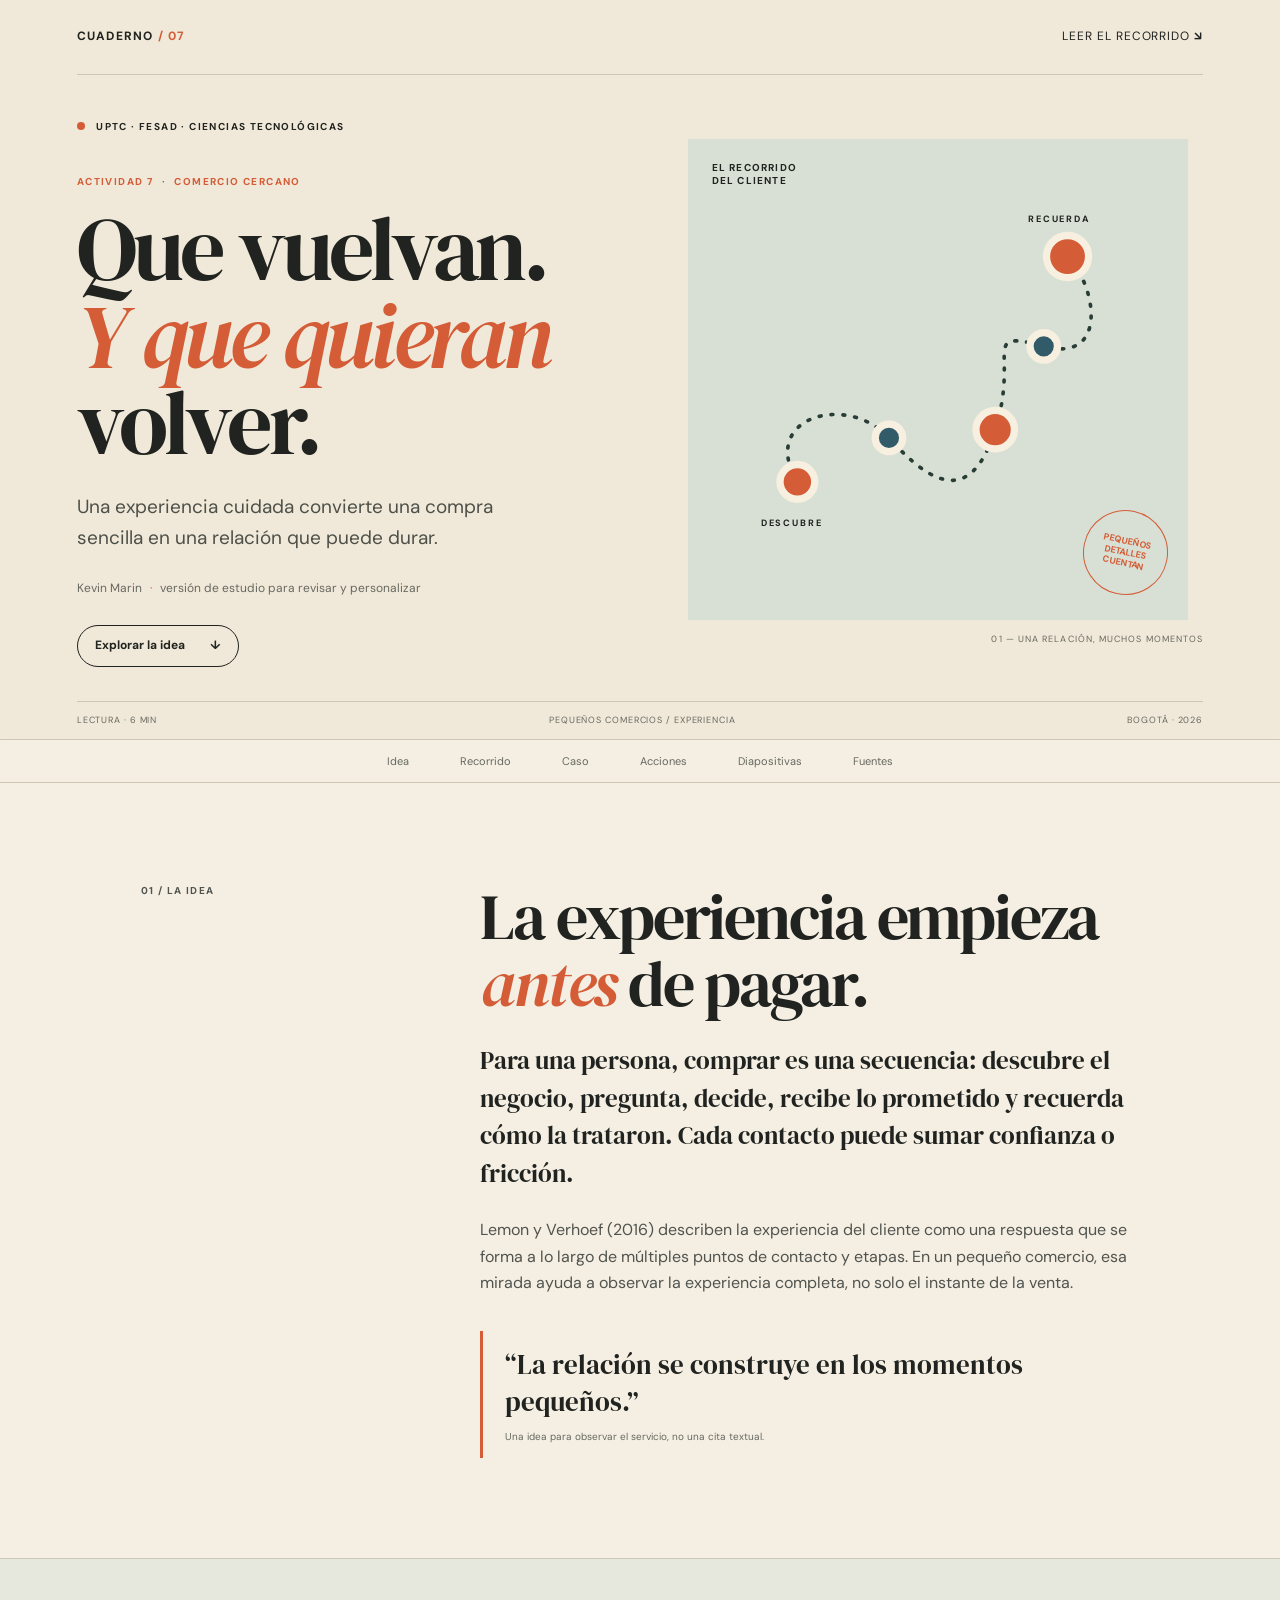
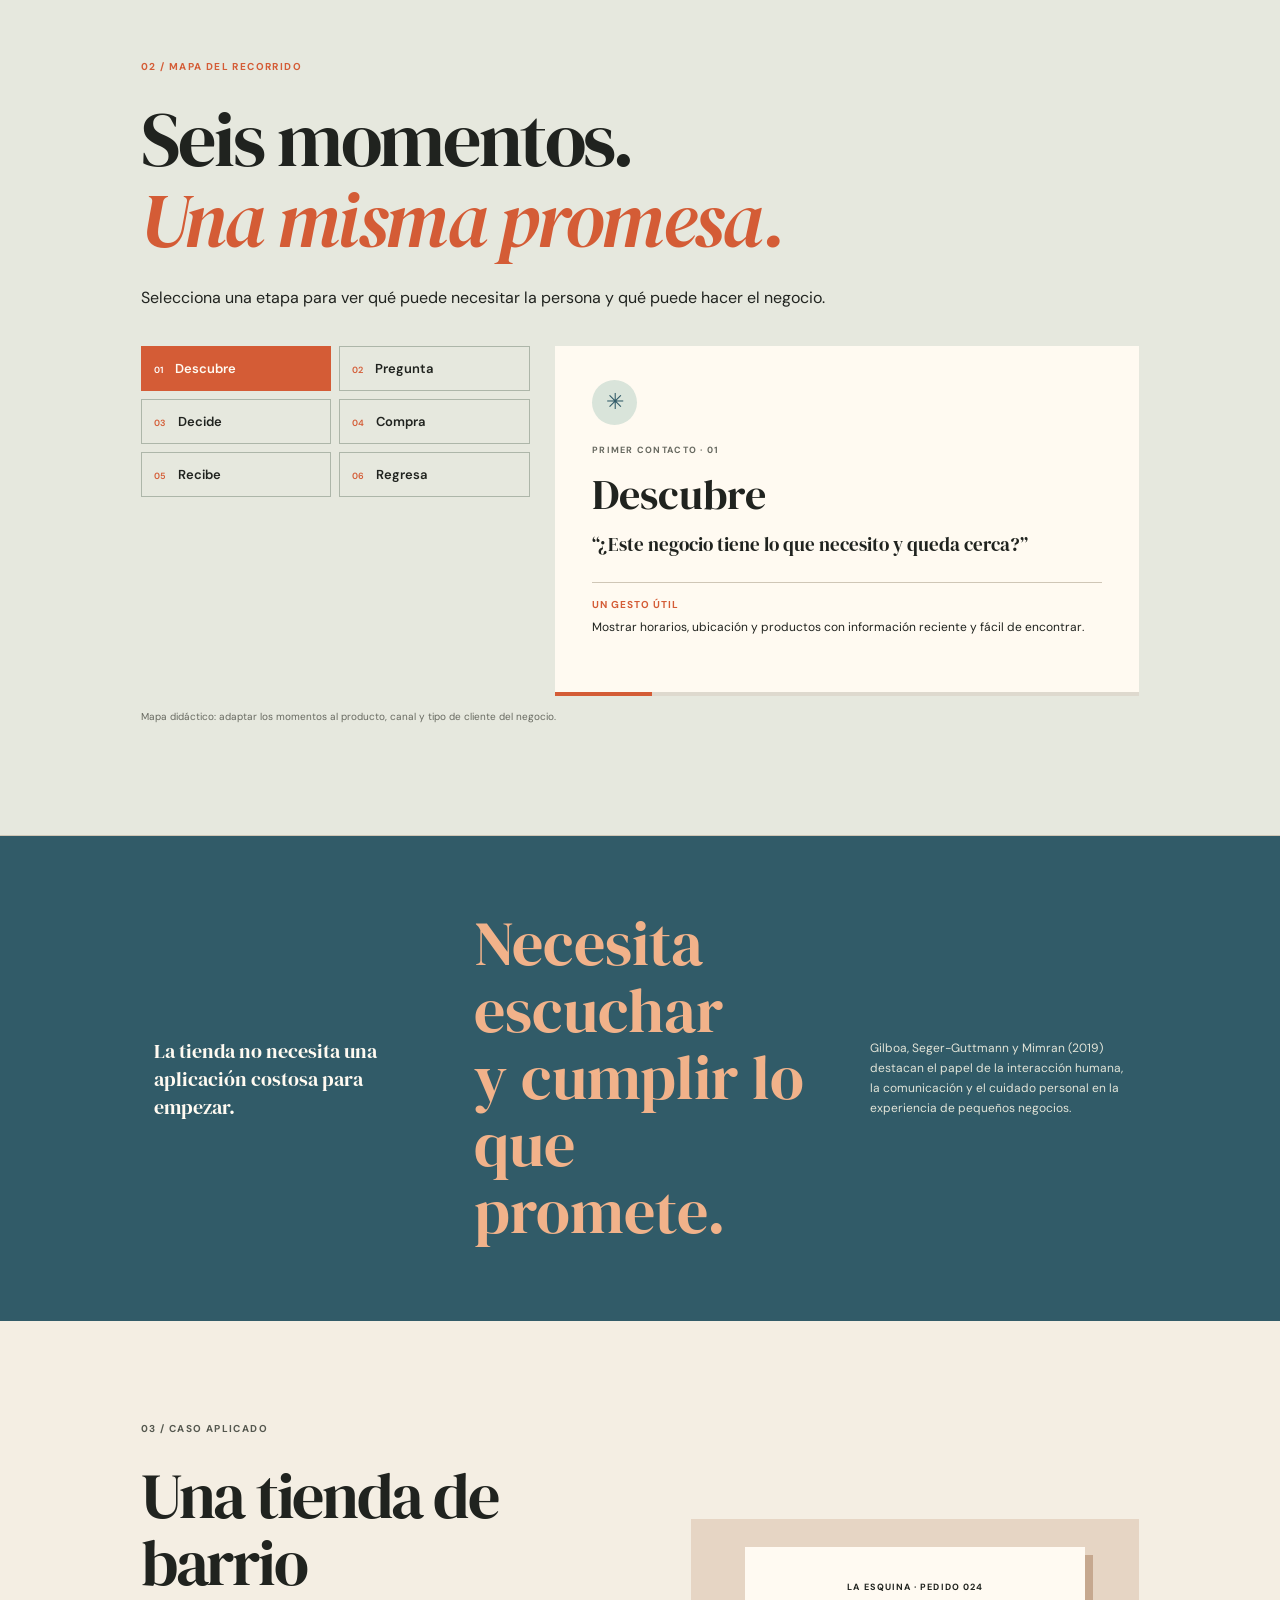
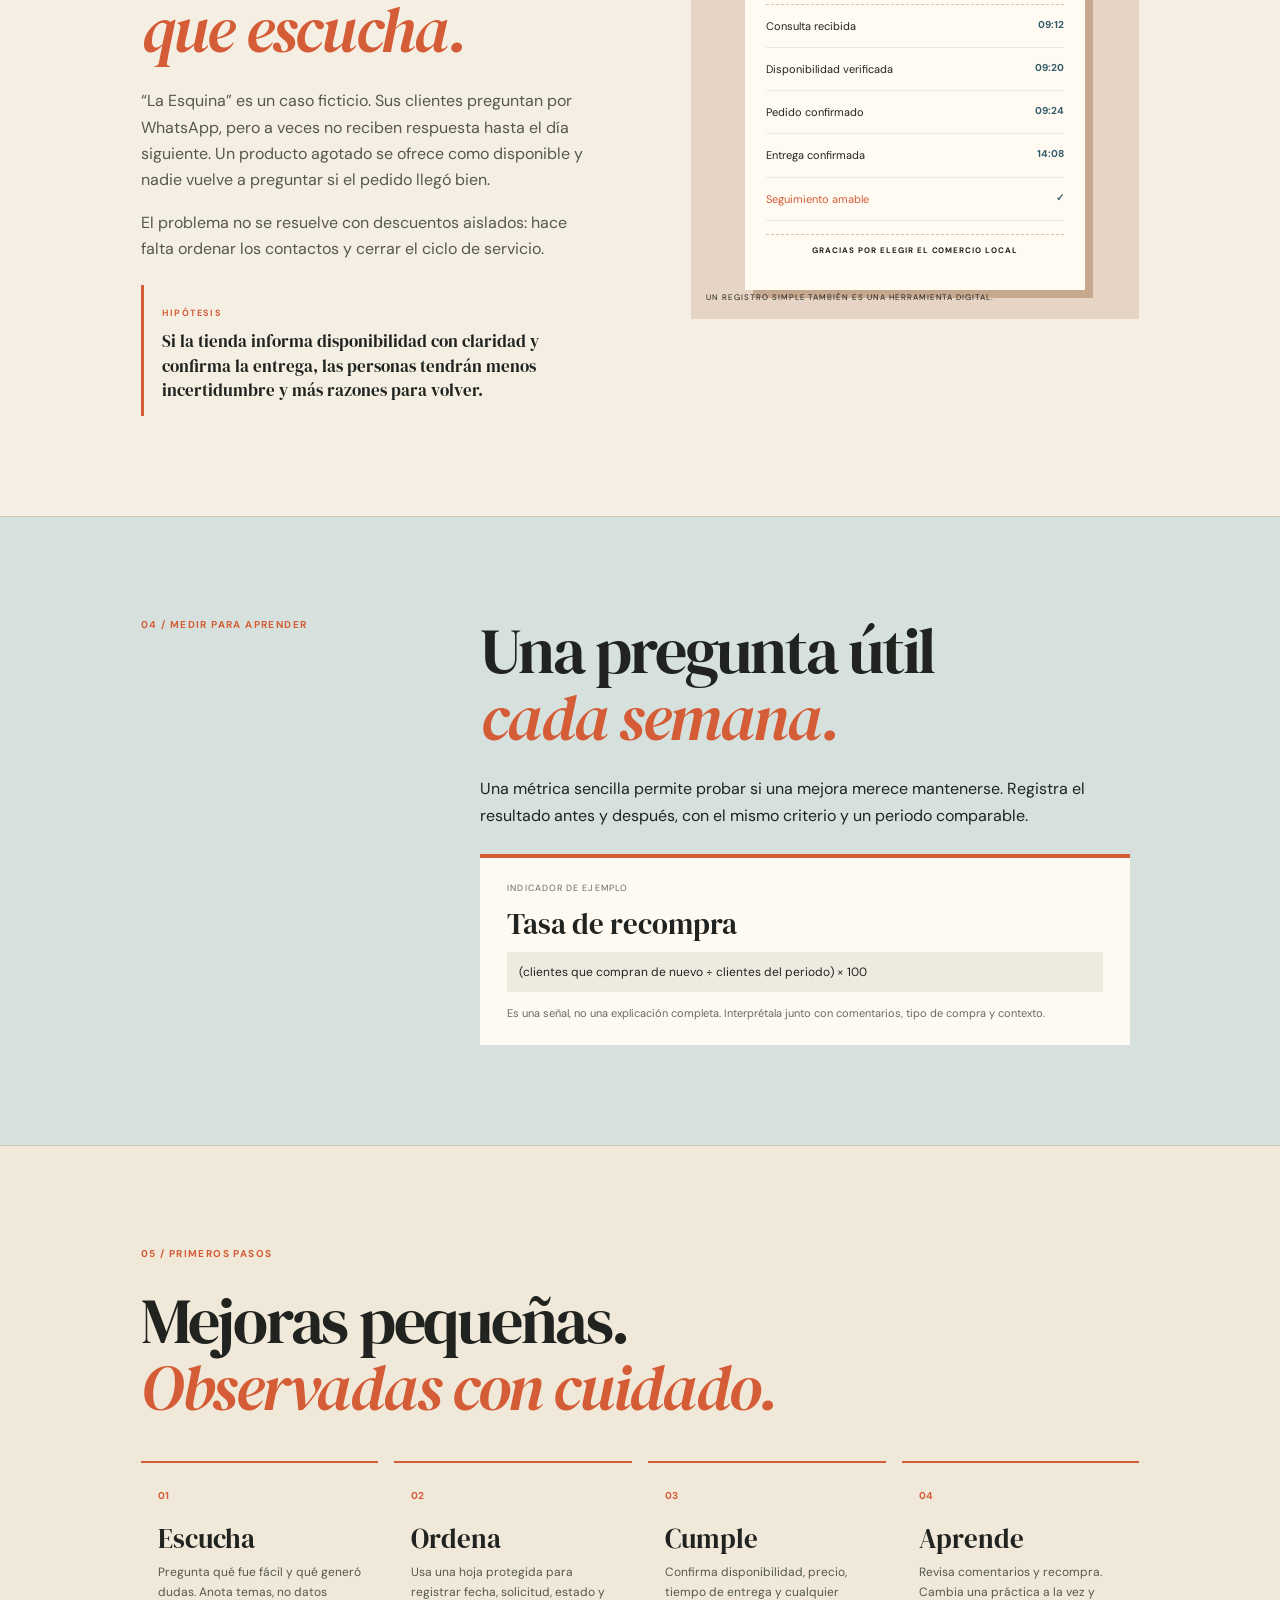
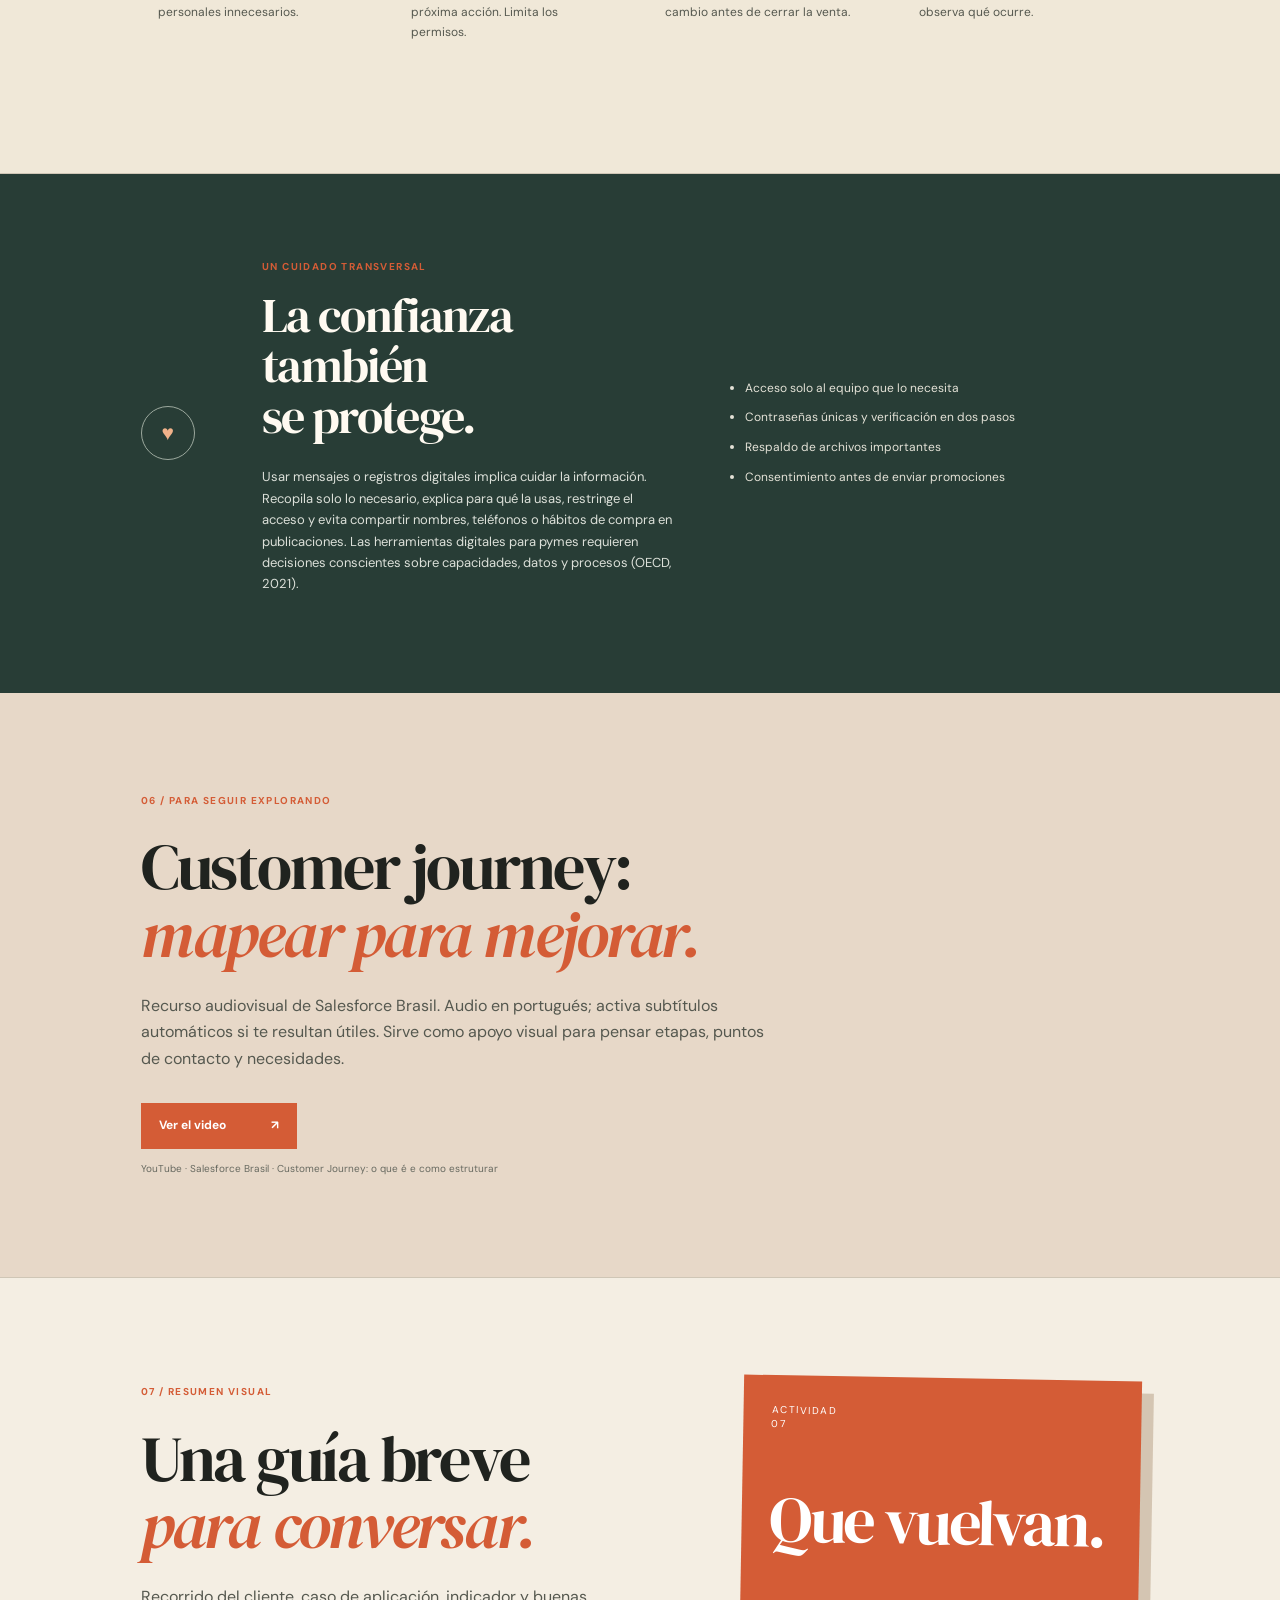
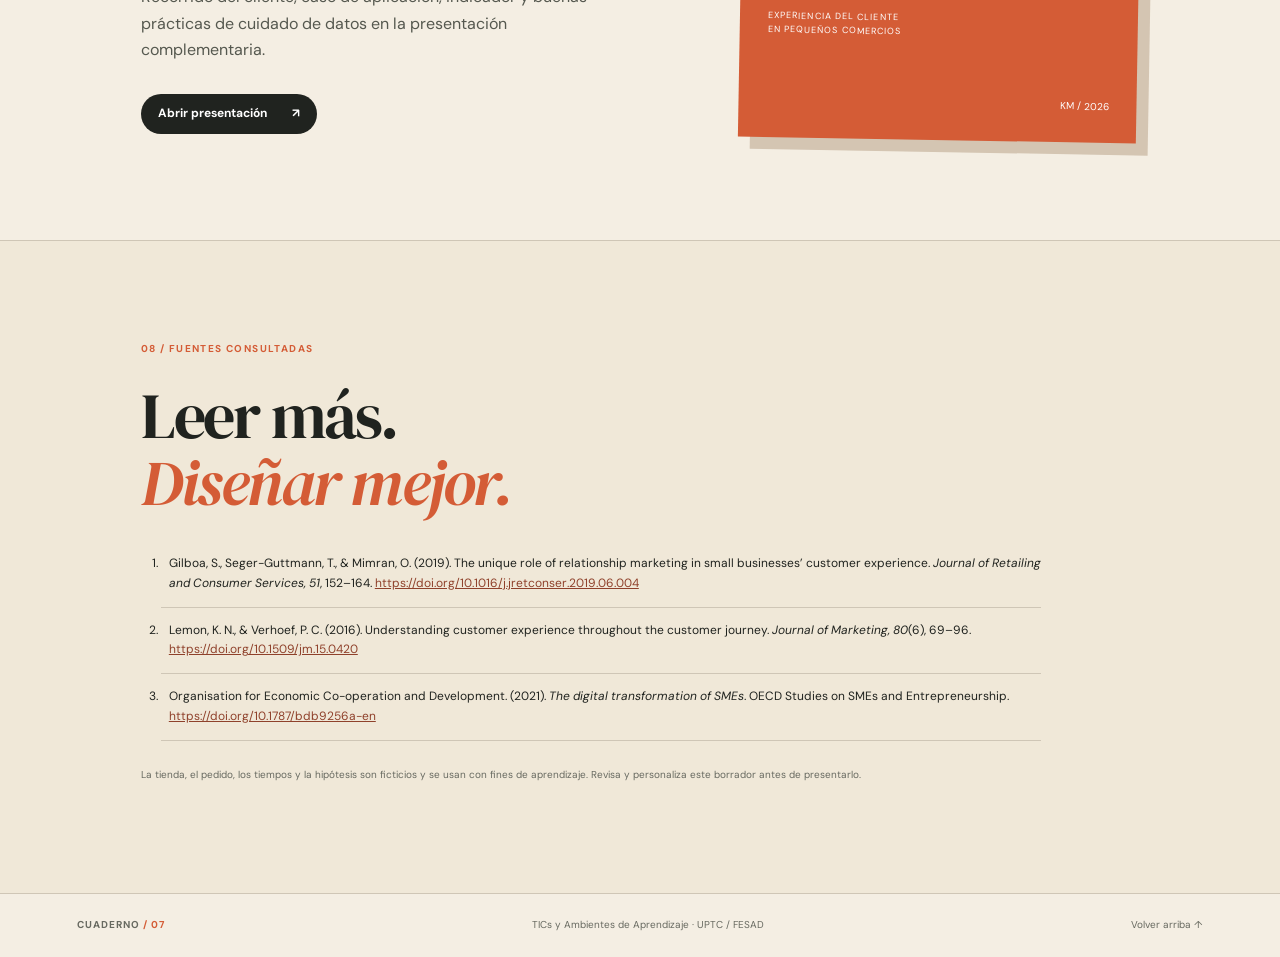
==== index.html @ 85667b94 "Create Kevin Marin customer experience activity draft" ====
<!doctype html>
<html lang="es">
<head>
  <meta charset="utf-8">
  <meta name="viewport" content="width=device-width, initial-scale=1">
  <meta name="description" content="Borrador académico sobre experiencia del cliente y fidelización en pequeños comercios.">
  <meta name="theme-color" content="#f4eee3">
  <title>Que vuelvan · Experiencia del cliente en pequeños comercios</title>
  <link rel="preconnect" href="https://fonts.googleapis.com">
  <link rel="preconnect" href="https://fonts.gstatic.com" crossorigin>
  <link href="https://fonts.googleapis.com/css2?family=DM+Sans:wght@400;500;600;700&family=DM+Serif+Display&display=swap" rel="stylesheet">
  <link rel="stylesheet" href="styles.css">
</head>
<body>
  <a class="skip" href="#contenido">Saltar al contenido</a>
  <header class="hero" id="inicio">
    <nav class="topbar"><a class="wordmark" href="#inicio">CUADERNO<span> / 07</span></a><a href="#mapa">Leer el recorrido <b>↘</b></a></nav>
    <div class="hero-grid">
      <div class="hero-copy">
        <p class="kicker"><span class="dot"></span> UPTC · FESAD · CIENCIAS TECNOLÓGICAS</p>
        <p class="issue">ACTIVIDAD 7 <span>·</span> COMERCIO CERCANO</p>
        <h1>Que vuelvan.<br><em>Y que quieran</em><br>volver.</h1>
        <p class="dek">Una experiencia cuidada convierte una compra sencilla en una relación que puede durar.</p>
        <p class="byline">Kevin Marin <span>·</span> versión de estudio para revisar y personalizar</p>
        <a class="pill" href="#introduccion">Explorar la idea <span>↓</span></a>
      </div>
      <div class="hero-art" aria-label="Ilustración conceptual de un recorrido de compra">
        <div class="art-paper"><span class="art-label">EL RECORRIDO<br>DEL CLIENTE</span><svg viewBox="0 0 460 420" role="img" aria-label="Cinco puntos de contacto conectados como un camino"><path class="path" d="M77 322 C34 251 132 224 177 274 S266 350 293 265 S275 155 346 174 S404 108 372 76"/><circle cx="77" cy="322" r="19"/><circle cx="177" cy="274" r="15"/><circle cx="293" cy="265" r="21"/><circle cx="346" cy="174" r="15"/><circle cx="372" cy="76" r="23"/><text x="37" y="370">DESCUBRE</text><text x="329" y="38">RECUERDA</text></svg><span class="stamp">PEQUEÑOS<br>DETALLES<br>CUENTAN</span></div>
        <span class="art-caption">01 — UNA RELACIÓN, MUCHOS MOMENTOS</span>
      </div>
    </div>
    <div class="hero-bottom"><span>LECTURA · 6 MIN</span><span>PEQUEÑOS COMERCIOS / EXPERIENCIA</span><span>BOGOTÁ · 2026</span></div>
  </header>
  <nav class="rail" aria-label="Navegación principal"><a href="#introduccion">Idea</a><a href="#mapa">Recorrido</a><a href="#caso">Caso</a><a href="#acciones">Acciones</a><a href="#presentacion">Diapositivas</a><a href="#fuentes">Fuentes</a></nav>
  <main id="contenido">
    <section class="opening section" id="introduccion"><p class="section-no">01 / LA IDEA</p><div><h2>La experiencia empieza <em>antes</em> de pagar.</h2><p class="large">Para una persona, comprar es una secuencia: descubre el negocio, pregunta, decide, recibe lo prometido y recuerda cómo la trataron. Cada contacto puede sumar confianza o fricción.</p><p>Lemon y Verhoef (2016) describen la experiencia del cliente como una respuesta que se forma a lo largo de múltiples puntos de contacto y etapas. En un pequeño comercio, esa mirada ayuda a observar la experiencia completa, no solo el instante de la venta.</p><div class="pullquote">“La relación se construye en los momentos pequeños.”<small>Una idea para observar el servicio, no una cita textual.</small></div></div></section>
    <section id="mapa" class="journey section"><div class="section-heading"><p class="section-no">02 / MAPA DEL RECORRIDO</p><h2>Seis momentos.<br><em>Una misma promesa.</em></h2><p>Selecciona una etapa para ver qué puede necesitar la persona y qué puede hacer el negocio.</p></div>
      <div class="journey-board"><div class="journey-tabs" role="tablist" aria-label="Etapas del recorrido del cliente">
        <button role="tab" aria-selected="true" data-stage="0"><span>01</span>Descubre</button><button role="tab" aria-selected="false" data-stage="1"><span>02</span>Pregunta</button><button role="tab" aria-selected="false" data-stage="2"><span>03</span>Decide</button><button role="tab" aria-selected="false" data-stage="3"><span>04</span>Compra</button><button role="tab" aria-selected="false" data-stage="4"><span>05</span>Recibe</button><button role="tab" aria-selected="false" data-stage="5"><span>06</span>Regresa</button>
      </div><article class="stage-card" aria-live="polite"><div class="stage-icon" id="stageIcon">✳</div><p class="tiny" id="stageLabel">PRIMER CONTACTO · 01</p><h3 id="stageTitle">Descubre</h3><p id="stageNeed">“¿Este negocio tiene lo que necesito y queda cerca?”</p><div class="stage-action"><b>Un gesto útil</b><span id="stageAction">Mostrar horarios, ubicación y productos con información reciente y fácil de encontrar.</span></div><div class="progress"><span id="progressBar"></span></div></article></div>
      <p class="caption">Mapa didáctico: adaptar los momentos al producto, canal y tipo de cliente del negocio.</p>
    </section>
    <section class="insight-band"><p>La tienda no necesita una aplicación costosa para empezar.</p><strong>Necesita escuchar<br>y cumplir lo que promete.</strong><span>Gilboa, Seger-Guttmann y Mimran (2019) destacan el papel de la interacción humana, la comunicación y el cuidado personal en la experiencia de pequeños negocios.</span></section>
    <section id="caso" class="case section"><div><p class="section-no">03 / CASO APLICADO</p><h2>Una tienda de barrio<br><em>que escucha.</em></h2><p>“La Esquina” es un caso ficticio. Sus clientes preguntan por WhatsApp, pero a veces no reciben respuesta hasta el día siguiente. Un producto agotado se ofrece como disponible y nadie vuelve a preguntar si el pedido llegó bien.</p><p>El problema no se resuelve con descuentos aislados: hace falta ordenar los contactos y cerrar el ciclo de servicio.</p><div class="case-note"><b>HIPÓTESIS</b><p>Si la tienda informa disponibilidad con claridad y confirma la entrega, las personas tendrán menos incertidumbre y más razones para volver.</p></div></div><div class="case-visual"><div class="receipt"><span class="receipt-top">LA ESQUINA · PEDIDO 024</span><div class="receipt-row"><span>Consulta recibida</span><b>09:12</b></div><div class="receipt-row"><span>Disponibilidad verificada</span><b>09:20</b></div><div class="receipt-row"><span>Pedido confirmado</span><b>09:24</b></div><div class="receipt-row"><span>Entrega confirmada</span><b>14:08</b></div><div class="receipt-row final"><span>Seguimiento amable</span><b>✓</b></div><div class="receipt-end">GRACIAS POR ELEGIR EL COMERCIO LOCAL</div></div><span class="case-caption">UN REGISTRO SIMPLE TAMBIÉN ES UNA HERRAMIENTA DIGITAL.</span></div></section>
    <section class="metric section"><p class="section-no">04 / MEDIR PARA APRENDER</p><div><h2>Una pregunta útil<br><em>cada semana.</em></h2><p>Una métrica sencilla permite probar si una mejora merece mantenerse. Registra el resultado antes y después, con el mismo criterio y un periodo comparable.</p><div class="metric-card"><span>Indicador de ejemplo</span><strong>Tasa de recompra</strong><code>(clientes que compran de nuevo ÷ clientes del periodo) × 100</code><p>Es una señal, no una explicación completa. Interprétala junto con comentarios, tipo de compra y contexto.</p></div></div></section>
    <section id="acciones" class="actions section"><p class="section-no">05 / PRIMEROS PASOS</p><h2>Mejoras pequeñas.<br><em>Observadas con cuidado.</em></h2><div class="action-grid"><article><span>01</span><h3>Escucha</h3><p>Pregunta qué fue fácil y qué generó dudas. Anota temas, no datos personales innecesarios.</p></article><article><span>02</span><h3>Ordena</h3><p>Usa una hoja protegida para registrar fecha, solicitud, estado y próxima acción. Limita los permisos.</p></article><article><span>03</span><h3>Cumple</h3><p>Confirma disponibilidad, precio, tiempo de entrega y cualquier cambio antes de cerrar la venta.</p></article><article><span>04</span><h3>Aprende</h3><p>Revisa comentarios y recompra. Cambia una práctica a la vez y observa qué ocurre.</p></article></div></section>
    <section class="privacy"><div class="privacy-mark">♥</div><div><p class="section-no">UN CUIDADO TRANSVERSAL</p><h2>La confianza también<br>se protege.</h2><p>Usar mensajes o registros digitales implica cuidar la información. Recopila solo lo necesario, explica para qué la usas, restringe el acceso y evita compartir nombres, teléfonos o hábitos de compra en publicaciones. Las herramientas digitales para pymes requieren decisiones conscientes sobre capacidades, datos y procesos (OECD, 2021).</p></div><ul><li>Acceso solo al equipo que lo necesita</li><li>Contraseñas únicas y verificación en dos pasos</li><li>Respaldo de archivos importantes</li><li>Consentimiento antes de enviar promociones</li></ul></section>
    <section class="media section"><p class="section-no">06 / PARA SEGUIR EXPLORANDO</p><h2>Customer journey:<br><em>mapear para mejorar.</em></h2><p>Recurso audiovisual de Salesforce Brasil. Audio en portugués; activa subtítulos automáticos si te resultan útiles. Sirve como apoyo visual para pensar etapas, puntos de contacto y necesidades.</p><a class="video-link" href="https://www.youtube.com/watch?v=5Dy7Oe0ECX0" target="_blank" rel="noopener">Ver el video <span>↗</span></a><div class="video-note">YouTube · Salesforce Brasil · Customer Journey: o que é e como estruturar</div></section>
    <section id="presentacion" class="deck section"><div><p class="section-no">07 / RESUMEN VISUAL</p><h2>Una guía breve<br><em>para conversar.</em></h2><p>Recorrido del cliente, caso de aplicación, indicador y buenas prácticas de cuidado de datos en la presentación complementaria.</p><a class="pill dark" href="PRESENTATION_URL" target="_blank" rel="noopener">Abrir presentación <span>↗</span></a></div><div class="deck-art"><span>ACTIVIDAD<br>07</span><strong>Que vuelvan.</strong><small>EXPERIENCIA DEL CLIENTE<br>EN PEQUEÑOS COMERCIOS</small><i>KM / 2026</i></div></section>
    <section id="fuentes" class="references section"><p class="section-no">08 / FUENTES CONSULTADAS</p><h2>Leer más.<br><em>Diseñar mejor.</em></h2><ol><li>Gilboa, S., Seger-Guttmann, T., &amp; Mimran, O. (2019). The unique role of relationship marketing in small businesses’ customer experience. <em>Journal of Retailing and Consumer Services, 51</em>, 152–164. <a href="https://doi.org/10.1016/j.jretconser.2019.06.004" target="_blank" rel="noopener">https://doi.org/10.1016/j.jretconser.2019.06.004</a></li><li>Lemon, K. N., &amp; Verhoef, P. C. (2016). Understanding customer experience throughout the customer journey. <em>Journal of Marketing, 80</em>(6), 69–96. <a href="https://doi.org/10.1509/jm.15.0420" target="_blank" rel="noopener">https://doi.org/10.1509/jm.15.0420</a></li><li>Organisation for Economic Co-operation and Development. (2021). <em>The digital transformation of SMEs</em>. OECD Studies on SMEs and Entrepreneurship. <a href="https://doi.org/10.1787/bdb9256a-en" target="_blank" rel="noopener">https://doi.org/10.1787/bdb9256a-en</a></li></ol><p class="fiction">La tienda, el pedido, los tiempos y la hipótesis son ficticios y se usan con fines de aprendizaje. Revisa y personaliza este borrador antes de presentarlo.</p></section>
  </main>
  <footer><a class="wordmark" href="#inicio">CUADERNO<span> / 07</span></a><span>TICs y Ambientes de Aprendizaje · UPTC / FESAD</span><a href="#inicio">Volver arriba ↑</a></footer>
  <script src="script.js"></script>
</body>
</html>
---- styles.css ----
:root{--paper:#f4eee3;--ink:#20231f;--muted:#676960;--orange:#d45c36;--blue:#315b68;--line:#cfc6b6;--white:#fffaf1;--serif:"DM Serif Display",Georgia,serif;--sans:"DM Sans",Arial,sans-serif}*{box-sizing:border-box}html{scroll-behavior:smooth}body{margin:0;background:var(--paper);color:var(--ink);font-family:var(--sans);line-height:1.65}.skip{position:absolute;top:-50px;left:12px;background:var(--ink);color:white;padding:8px;z-index:10}.skip:focus{top:12px}a{color:inherit}.hero{padding:0 clamp(20px,6vw,92px);background:#f0e8d8;border-bottom:1px solid var(--line)}.topbar{height:75px;display:flex;justify-content:space-between;align-items:center;border-bottom:1px solid var(--line);font-size:12px;letter-spacing:.08em;text-transform:uppercase}.topbar a{text-decoration:none}.wordmark{font-weight:700;letter-spacing:.1em}.wordmark span{color:var(--orange)}.hero-grid{display:grid;grid-template-columns:1fr 1fr;gap:5vw;align-items:center;max-width:1300px;margin:auto;padding:44px 0 34px}.kicker,.issue,.section-no,.tiny{font-size:10px;letter-spacing:.14em;font-weight:700}.dot{display:inline-block;width:8px;height:8px;background:var(--orange);border-radius:50%;margin-right:8px}.issue{margin-top:38px;color:var(--orange)}.issue span{color:var(--muted);padding:0 5px}h1,h2,h3,p{margin-top:0}h1{font:clamp(55px,7vw,104px)/.97 var(--serif);letter-spacing:-.045em;margin:16px 0 24px}h1 em,h2 em{font-weight:400;color:var(--orange)}.dek{font-size:19px;max-width:430px;color:#4d5049}.byline{font-size:12px;color:var(--muted);margin:26px 0}.byline span{color:var(--orange);padding:0 5px}.pill{display:inline-flex;gap:25px;align-items:center;border:1px solid var(--ink);border-radius:30px;padding:10px 17px;text-decoration:none;font-size:12px;font-weight:700}.pill:hover{background:var(--ink);color:var(--white)}.hero-art{padding:20px 0}.art-paper{position:relative;background:#d8e0d5;max-width:500px;margin:auto;aspect-ratio:1.04;display:grid;place-items:center;overflow:hidden}.art-paper svg{width:85%;height:80%;overflow:visible}.art-paper circle{fill:var(--orange);stroke:#f7efdf;stroke-width:8}.art-paper circle:nth-of-type(2n){fill:var(--blue)}.path{fill:none;stroke:#283d36;stroke-width:4;stroke-dasharray:2 11;stroke-linecap:round}.art-paper text{font:700 10px var(--sans);letter-spacing:2px;fill:var(--ink)}.art-label{position:absolute;top:22px;left:24px;font-size:10px;line-height:1.3;font-weight:700;letter-spacing:.12em}.stamp{position:absolute;right:20px;bottom:25px;border:1px solid var(--orange);color:var(--orange);border-radius:50%;width:85px;height:85px;display:grid;place-content:center;text-align:center;font-weight:700;font-size:9px;line-height:1.2;transform:rotate(12deg)}.art-caption{display:block;text-align:right;margin-top:12px;font-size:9px;letter-spacing:.12em;color:var(--muted)}.hero-bottom{max-width:1300px;margin:auto;border-top:1px solid var(--line);padding:11px 0;display:flex;justify-content:space-between;font-size:9px;letter-spacing:.1em;color:var(--muted)}.rail{position:sticky;top:0;z-index:5;background:rgba(244,238,227,.95);backdrop-filter:blur(10px);border-bottom:1px solid var(--line);display:flex;justify-content:center;gap:clamp(15px,4vw,52px);padding:12px;overflow:auto}.rail a{text-decoration:none;font-size:11px;color:var(--muted);white-space:nowrap}.rail a:hover{color:var(--orange)}.section{padding:100px clamp(22px,11vw,170px);border-bottom:1px solid var(--line)}.section-no{color:var(--orange);margin-bottom:24px}.opening{display:grid;grid-template-columns:.55fr 1.45fr;gap:7vw}.opening h2,.section h2,.privacy h2{font:clamp(39px,5vw,64px)/1.05 var(--serif);letter-spacing:-.035em;margin-bottom:25px}.large{font:25px/1.5 var(--serif);max-width:800px}.opening p:not(.large){max-width:740px;color:#51544e}.pullquote{border-left:3px solid var(--orange);padding:15px 22px;margin-top:35px;font:27px var(--serif);max-width:640px}.pullquote small{display:block;margin-top:10px;font:10px var(--sans);color:var(--muted)}.journey{background:#e6e8de}.section-heading{max-width:700px}.section-heading h2{font-size:clamp(44px,6vw,76px)}.journey-board{display:grid;grid-template-columns:.8fr 1.2fr;gap:25px;margin-top:35px}.journey-tabs{display:grid;grid-template-columns:1fr 1fr;gap:8px;align-content:start}.journey-tabs button{border:1px solid #adb6a9;background:transparent;text-align:left;padding:13px 12px;cursor:pointer;font:600 13px var(--sans);color:var(--ink)}.journey-tabs button span{display:inline-block;color:var(--orange);font-size:9px;margin-right:12px}.journey-tabs button[aria-selected="true"]{background:var(--orange);border-color:var(--orange);color:#fffaf1}.journey-tabs button[aria-selected="true"] span{color:#fff}.stage-card{background:var(--white);padding:34px 37px;min-height:350px;position:relative}.stage-icon{width:45px;height:45px;border-radius:50%;background:#d9e4da;color:var(--blue);display:grid;place-items:center;font-size:22px;margin-bottom:18px}.tiny{font-size:9px;color:var(--muted);margin-bottom:7px}.stage-card h3{font:42px var(--serif);margin-bottom:8px}.stage-card>p:not(.tiny){font:19px var(--serif);max-width:440px}.stage-action{border-top:1px solid var(--line);padding-top:14px;margin-top:25px;display:grid;gap:5px;font-size:12px}.stage-action b{color:var(--orange);font-size:10px;text-transform:uppercase;letter-spacing:.1em}.progress{position:absolute;bottom:0;left:0;width:100%;height:4px;background:#ded9ce}.progress span{display:block;width:16.66%;height:100%;background:var(--orange);transition:width .3s}.caption{font-size:10px;color:var(--muted);margin-top:13px}.insight-band{padding:75px 12vw;background:var(--blue);color:var(--white);display:grid;grid-template-columns:.85fr 1.1fr .85fr;align-items:center;gap:5vw}.insight-band p{font:20px var(--serif);margin:0}.insight-band strong{font:clamp(36px,5vw,62px)/1.08 var(--serif);color:#f1b28a}.insight-band span{font-size:12px;color:#e2e4d8}.case{display:grid;grid-template-columns:1fr 1fr;gap:8vw;align-items:center}.case h2{font-size:clamp(42px,5vw,68px)}.case p{color:#55584f}.case-note{border-left:3px solid var(--orange);padding:13px 18px;margin-top:22px}.case-note b{font-size:9px;letter-spacing:.15em;color:var(--orange)}.case-note p{margin:5px 0 0;font:17px/1.45 var(--serif);color:var(--ink)}.case-visual{background:#e6d5c4;min-height:400px;display:grid;place-items:center;position:relative}.receipt{background:#fffaf2;width:min(80%,340px);padding:24px 21px;box-shadow:8px 8px 0 #c6a88f;font-size:11px}.receipt-top,.receipt-end{display:block;text-align:center;font-size:9px;letter-spacing:.12em;font-weight:700;padding:9px;border-bottom:1px dashed var(--line)}.receipt-end{border:0;border-top:1px dashed var(--line);font-size:8px;margin-top:13px}.receipt-row{display:flex;justify-content:space-between;padding:12px 0;border-bottom:1px solid #eee8de}.receipt-row b{font-size:10px;color:var(--blue)}.receipt-row.final{color:var(--orange)}.case-caption{position:absolute;bottom:14px;left:15px;font-size:8px;letter-spacing:.12em}.metric{display:grid;grid-template-columns:.55fr 1.45fr;gap:7vw;background:#d6e0dc}.metric-card{background:var(--white);padding:23px 27px;margin-top:25px;max-width:650px;border-top:4px solid var(--orange)}.metric-card>span{display:block;font-size:9px;letter-spacing:.12em;text-transform:uppercase;color:var(--muted)}.metric-card strong{display:block;font:29px var(--serif);margin:8px 0}.metric-card code{display:block;background:#efeadf;padding:12px;font:12px var(--sans);overflow-wrap:anywhere}.metric-card p{font-size:11px;margin:12px 0 0;color:var(--muted)}.actions{background:#f0e8d8}.actions h2{max-width:700px}.action-grid{display:grid;grid-template-columns:repeat(4,1fr);gap:16px;margin-top:40px}.action-grid article{padding:18px 17px;border-top:2px solid var(--orange)}.action-grid article>span{font-size:10px;color:var(--orange);font-weight:700}.action-grid h3{font:27px var(--serif);margin:13px 0 6px}.action-grid p{font-size:12px;color:#55584f}.privacy{background:#283d36;color:var(--white);padding:85px clamp(22px,11vw,170px);display:grid;grid-template-columns:70px 1fr 1fr;gap:4vw;align-items:center}.privacy-mark{width:54px;height:54px;border:1px solid #9ca99e;border-radius:50%;display:grid;place-items:center;color:#f1b28a;font-size:21px}.privacy h2{font-size:48px}.privacy p:not(.section-no){max-width:600px;font-size:13px;color:#dce0d9}.privacy ul{padding-left:19px;font-size:12px;color:#e4e2d7}.privacy li{margin:10px 0}.privacy .section-no{margin-bottom:15px}.media{background:#e7d8c8}.media h2{font-size:clamp(42px,5vw,68px)}.media>p:not(.section-no){max-width:640px;color:#55584f}.video-link{display:inline-flex;gap:45px;text-decoration:none;background:var(--orange);color:white;padding:13px 18px;font-size:12px;font-weight:700;margin-top:15px}.video-note{font-size:10px;color:var(--muted);margin-top:12px}.deck{display:grid;grid-template-columns:1fr .8fr;gap:8vw;align-items:center}.deck p:not(.section-no){max-width:480px;color:#55584f}.pill.dark{background:var(--ink);color:white;border:0;margin-top:15px}.deck-art{aspect-ratio:1.1;background:var(--orange);color:white;padding:28px;display:flex;flex-direction:column;justify-content:space-between;transform:rotate(1deg);box-shadow:12px 12px 0 #d4c5b2}.deck-art>span{font-size:10px;letter-spacing:.15em;line-height:1.4}.deck-art strong{font:clamp(42px,5vw,68px)/1 var(--serif);letter-spacing:-.04em}.deck-art small{font-size:9px;letter-spacing:.12em;line-height:1.6}.deck-art i{font-size:10px;font-style:normal;align-self:flex-end}.references{background:#f0e8d8}.references h2{font-size:clamp(43px,5vw,66px)}.references ol{padding-left:20px;max-width:900px}.references li{padding:13px 0 13px 8px;border-bottom:1px solid var(--line);font-size:12px;overflow-wrap:anywhere}.references li a{color:#8f412b}.fiction{font-size:10px;color:var(--muted);margin-top:26px}footer{padding:23px clamp(22px,6vw,92px);display:flex;justify-content:space-between;align-items:center;font-size:10px;color:var(--muted)}footer a{text-decoration:none} @media(max-width:800px){.hero-grid,.opening,.case,.metric,.deck{grid-template-columns:1fr}.hero-art{padding:0 0 15px}.hero-grid{gap:0}.issue{margin-top:25px}.section{padding:70px 24px}.opening{gap:15px}.journey-board{grid-template-columns:1fr}.insight-band{grid-template-columns:1fr;padding:55px 28px;gap:18px}.action-grid{grid-template-columns:1fr 1fr}.privacy{grid-template-columns:48px 1fr;padding:65px 25px}.privacy ul{grid-column:2}.deck-art{max-width:430px;width:100%;margin:auto}.hero-bottom span:nth-child(2){display:none}}@media(max-width:480px){.rail{justify-content:flex-start}.hero{padding:0 20px}.hero-bottom{font-size:8px}.hero-bottom span:last-child{display:none}.journey-tabs button{font-size:11px;padding:11px 8px}.stage-card{padding:25px 22px;min-height:360px}.action-grid{grid-template-columns:1fr}.privacy{grid-template-columns:1fr}.privacy ul{grid-column:1}.privacy-mark{margin-bottom:5px}footer{flex-wrap:wrap;gap:15px}}
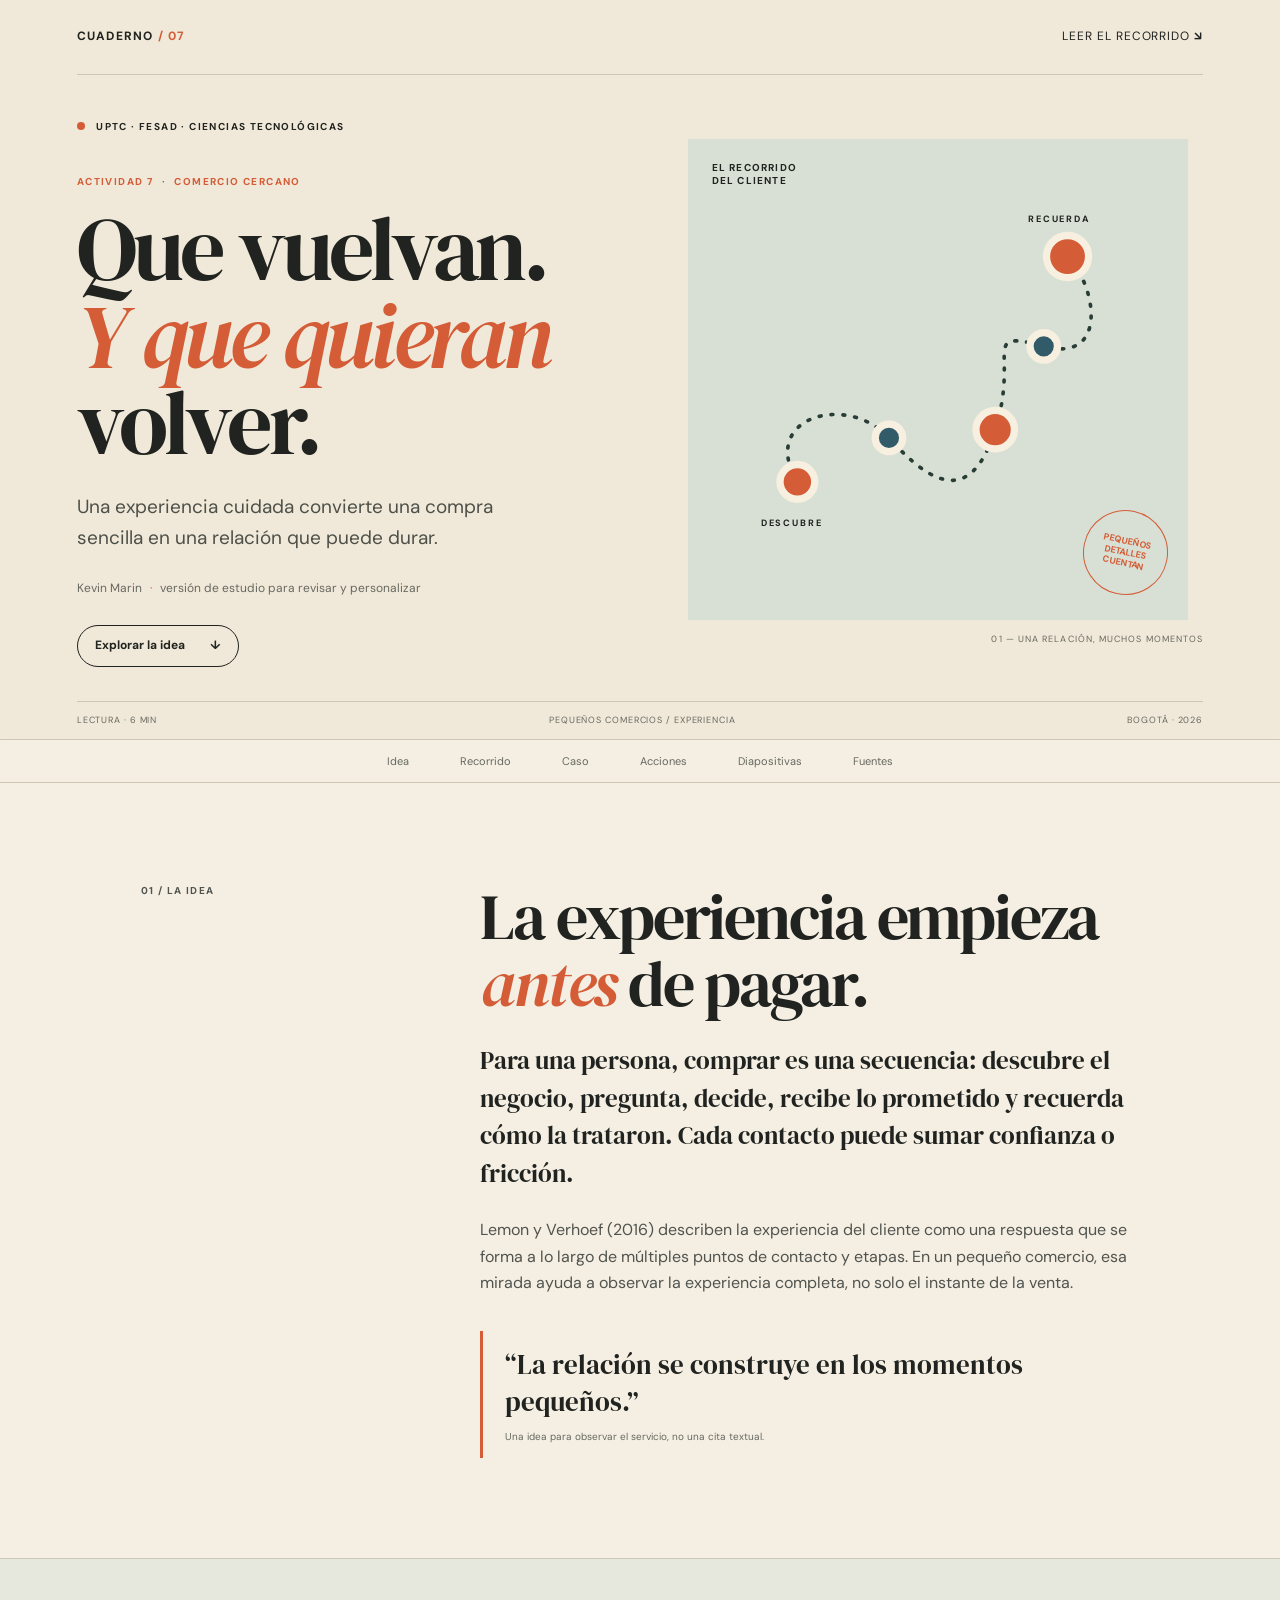
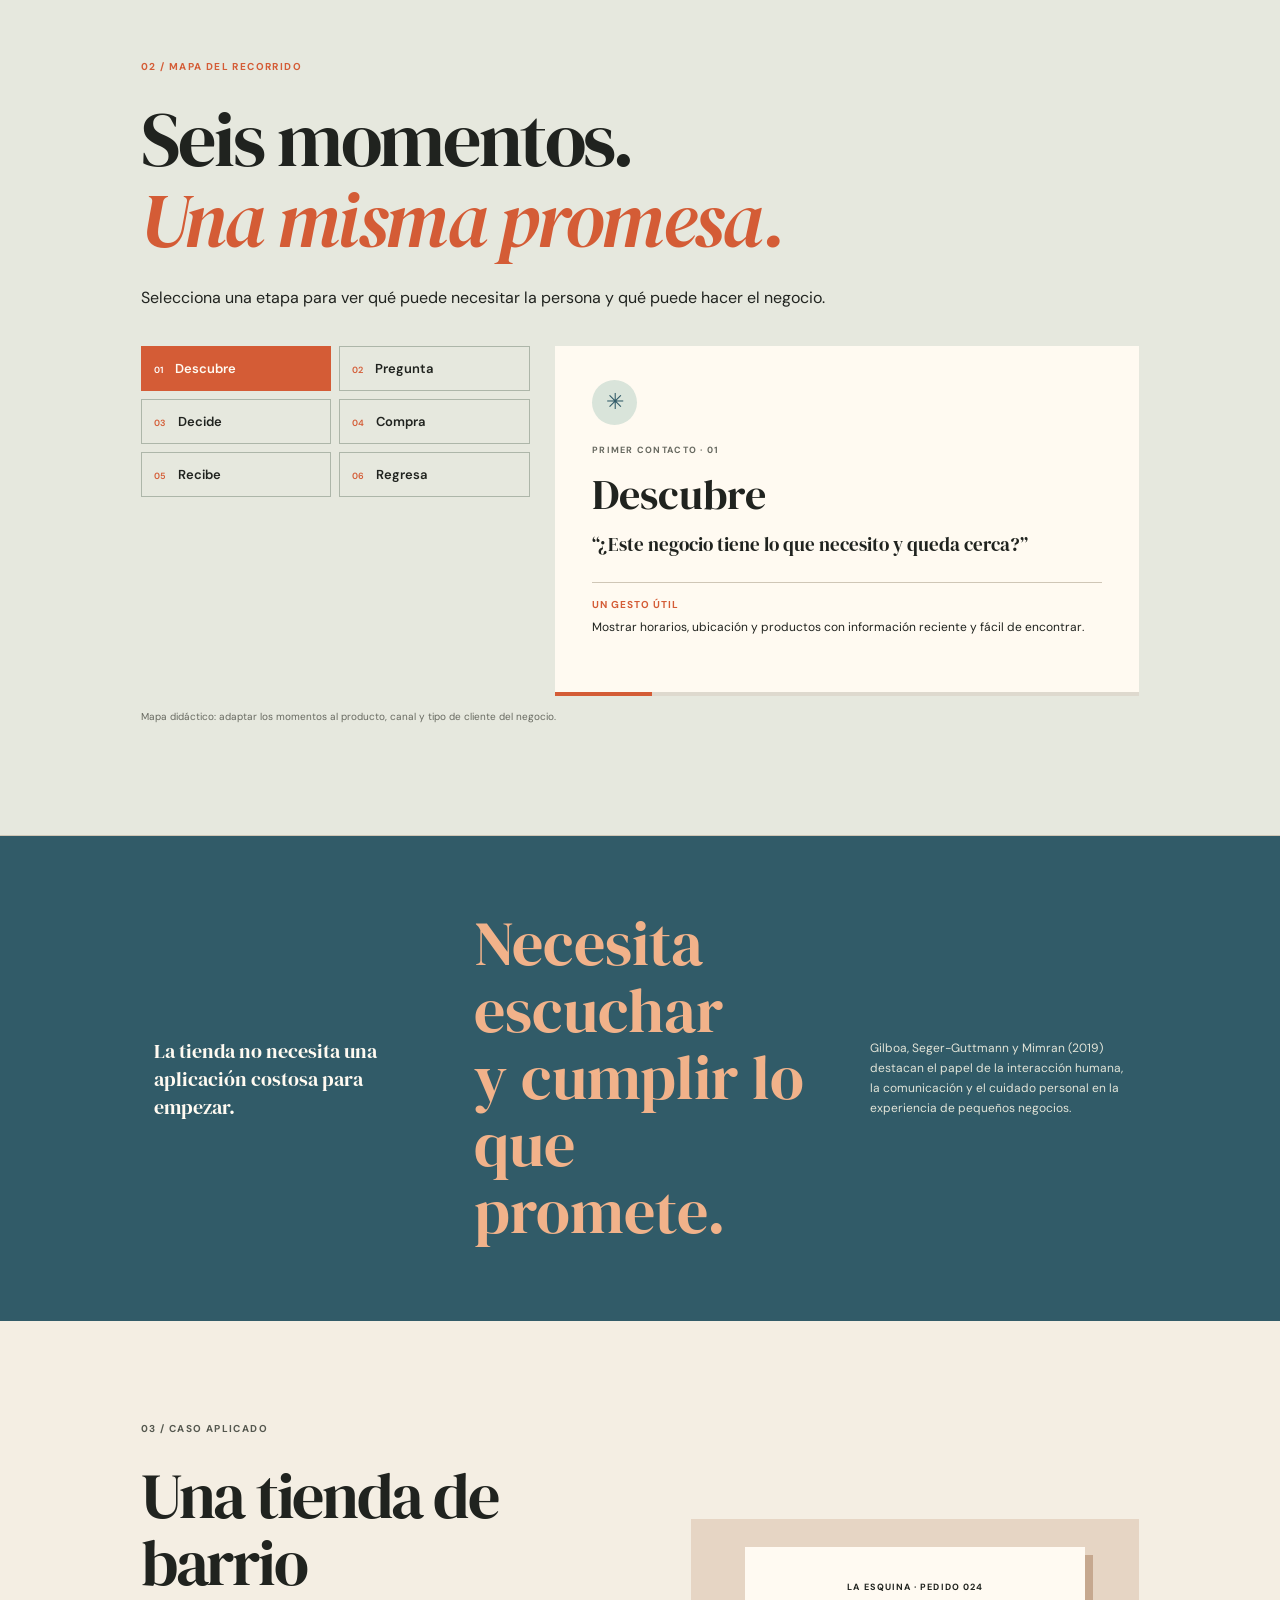
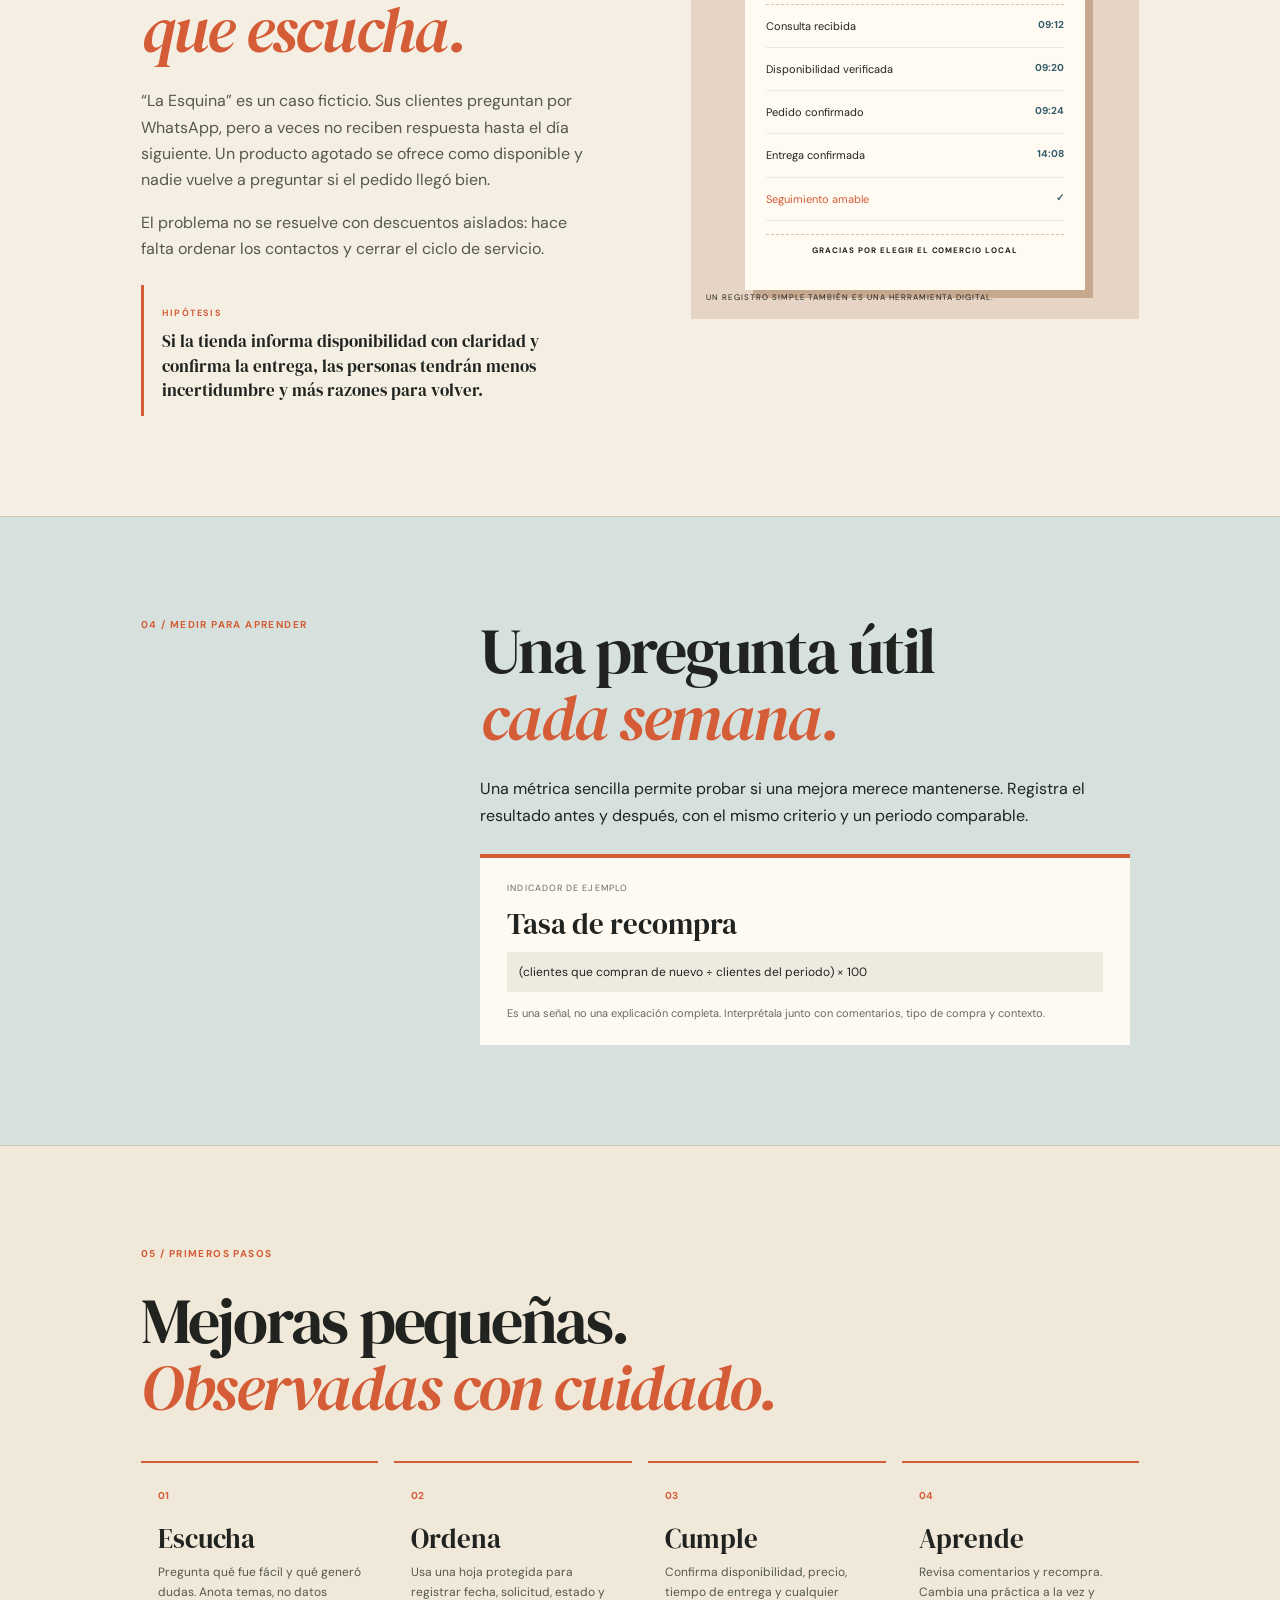
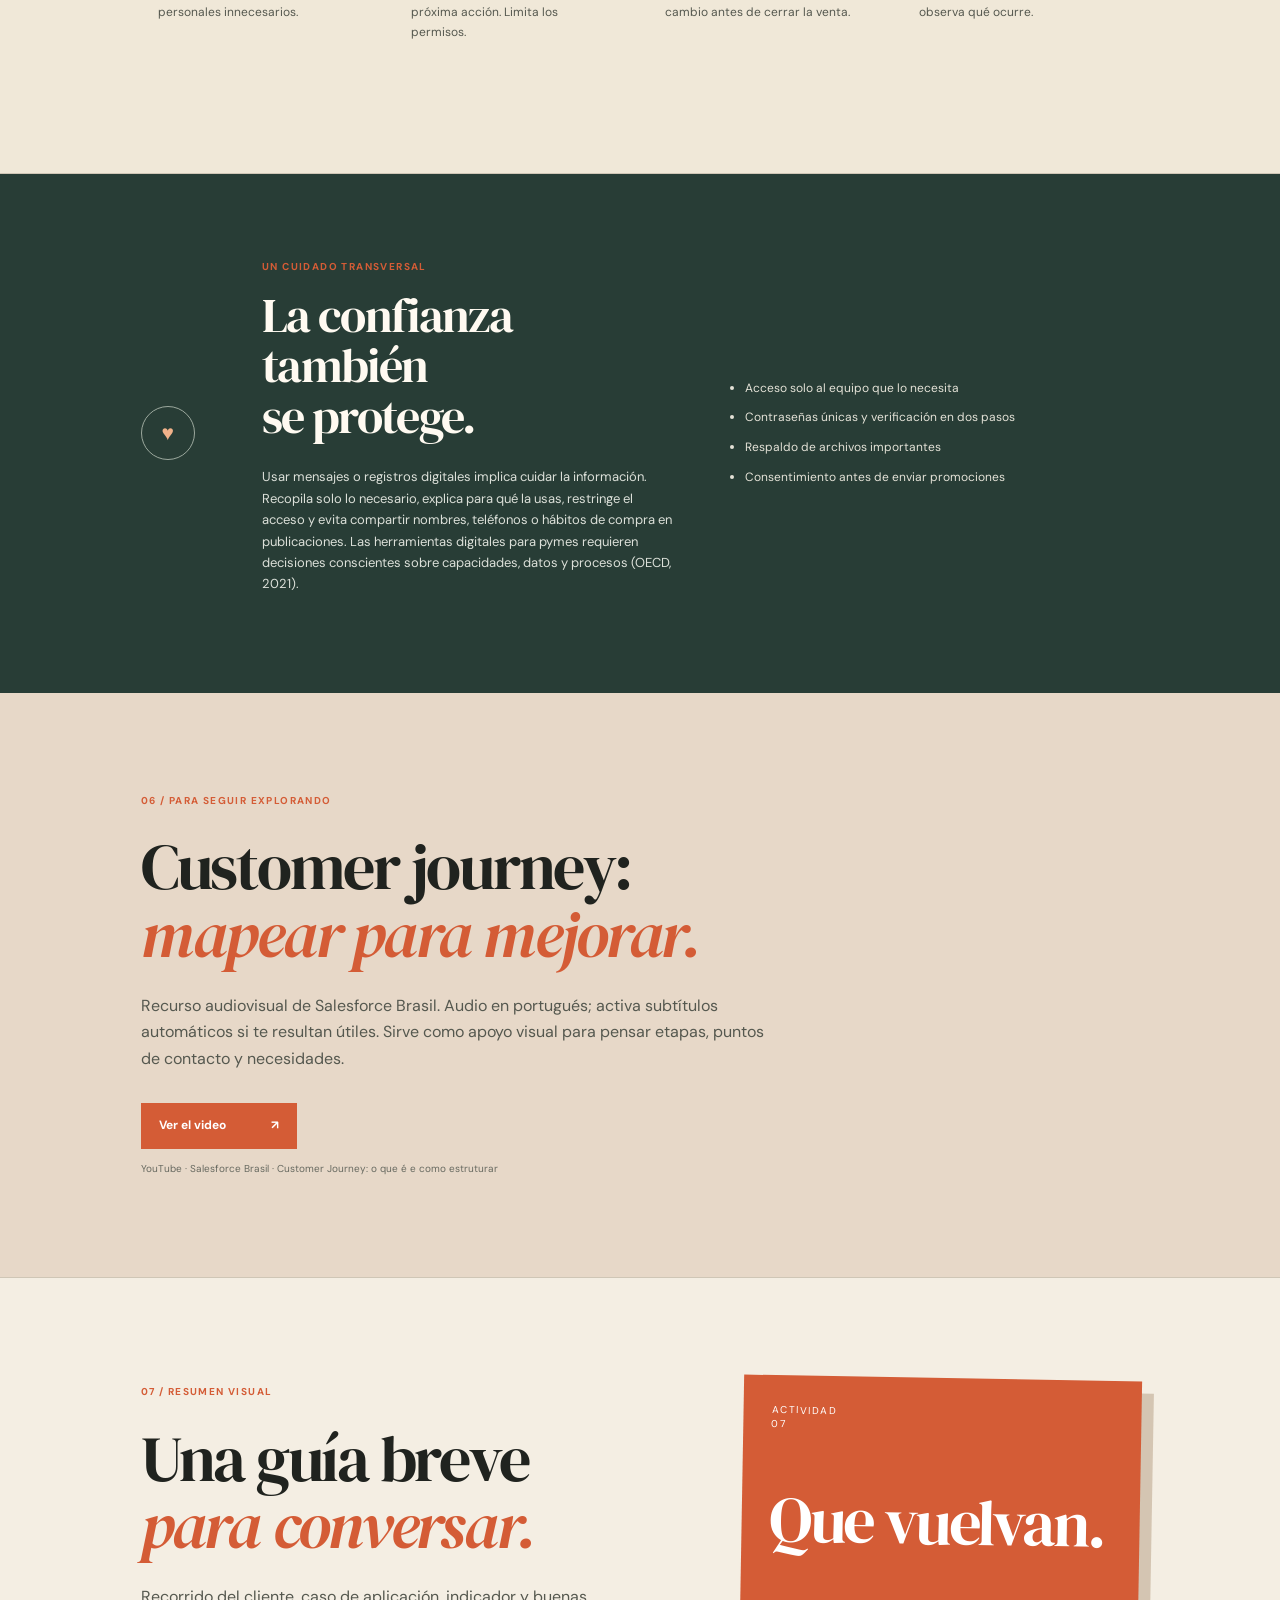
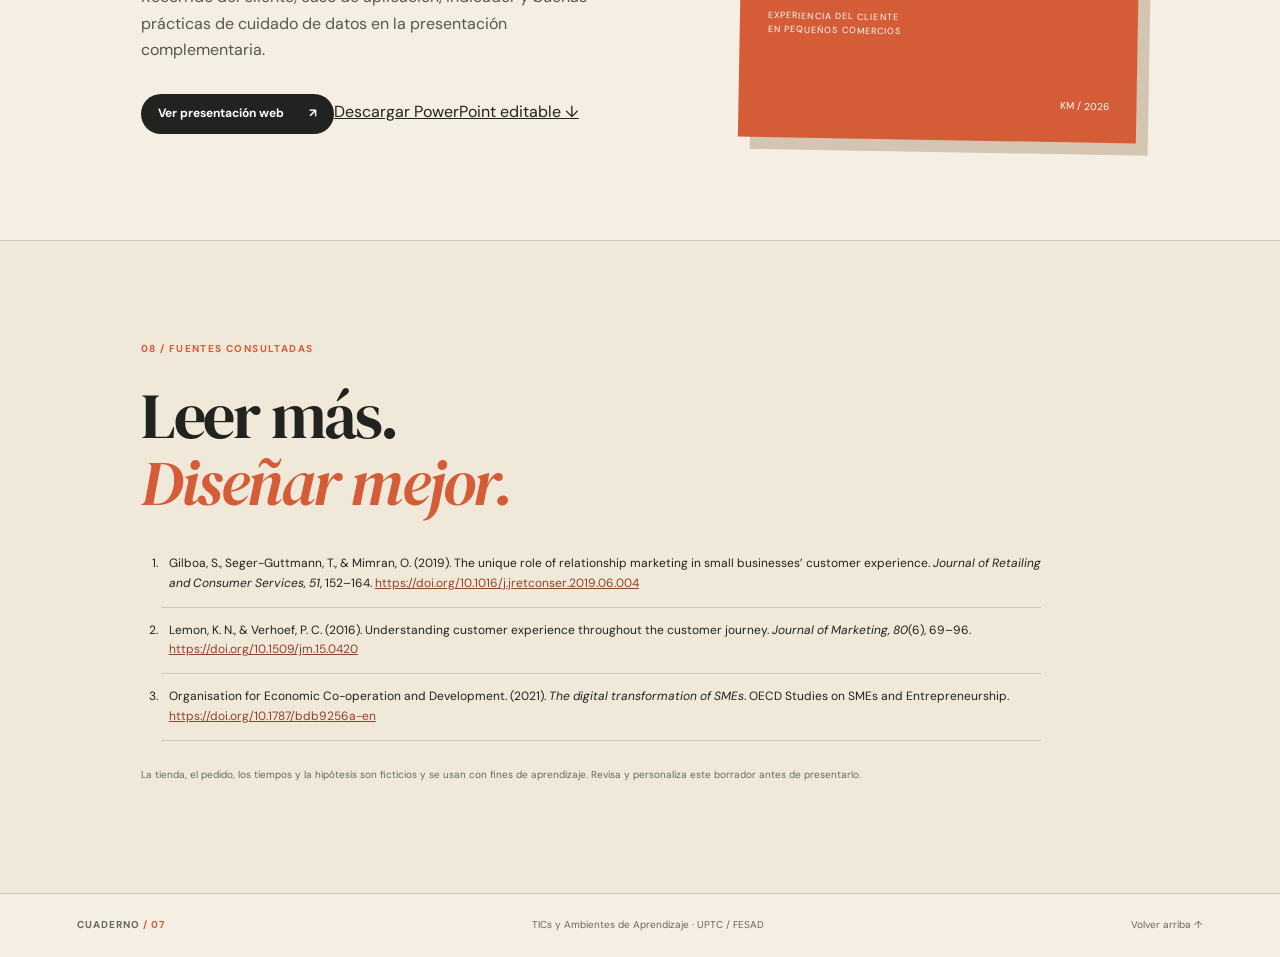
==== commit ef7c4316: "Add web presentation and editable PowerPoint" ====
--- a/index.html
+++ b/index.html
@@ -46,7 +46,7 @@
     <section id="acciones" class="actions section"><p class="section-no">05 / PRIMEROS PASOS</p><h2>Mejoras pequeñas.<br><em>Observadas con cuidado.</em></h2><div class="action-grid"><article><span>01</span><h3>Escucha</h3><p>Pregunta qué fue fácil y qué generó dudas. Anota temas, no datos personales innecesarios.</p></article><article><span>02</span><h3>Ordena</h3><p>Usa una hoja protegida para registrar fecha, solicitud, estado y próxima acción. Limita los permisos.</p></article><article><span>03</span><h3>Cumple</h3><p>Confirma disponibilidad, precio, tiempo de entrega y cualquier cambio antes de cerrar la venta.</p></article><article><span>04</span><h3>Aprende</h3><p>Revisa comentarios y recompra. Cambia una práctica a la vez y observa qué ocurre.</p></article></div></section>
     <section class="privacy"><div class="privacy-mark">♥</div><div><p class="section-no">UN CUIDADO TRANSVERSAL</p><h2>La confianza también<br>se protege.</h2><p>Usar mensajes o registros digitales implica cuidar la información. Recopila solo lo necesario, explica para qué la usas, restringe el acceso y evita compartir nombres, teléfonos o hábitos de compra en publicaciones. Las herramientas digitales para pymes requieren decisiones conscientes sobre capacidades, datos y procesos (OECD, 2021).</p></div><ul><li>Acceso solo al equipo que lo necesita</li><li>Contraseñas únicas y verificación en dos pasos</li><li>Respaldo de archivos importantes</li><li>Consentimiento antes de enviar promociones</li></ul></section>
     <section class="media section"><p class="section-no">06 / PARA SEGUIR EXPLORANDO</p><h2>Customer journey:<br><em>mapear para mejorar.</em></h2><p>Recurso audiovisual de Salesforce Brasil. Audio en portugués; activa subtítulos automáticos si te resultan útiles. Sirve como apoyo visual para pensar etapas, puntos de contacto y necesidades.</p><a class="video-link" href="https://www.youtube.com/watch?v=5Dy7Oe0ECX0" target="_blank" rel="noopener">Ver el video <span>↗</span></a><div class="video-note">YouTube · Salesforce Brasil · Customer Journey: o que é e como estruturar</div></section>
-    <section id="presentacion" class="deck section"><div><p class="section-no">07 / RESUMEN VISUAL</p><h2>Una guía breve<br><em>para conversar.</em></h2><p>Recorrido del cliente, caso de aplicación, indicador y buenas prácticas de cuidado de datos en la presentación complementaria.</p><a class="pill dark" href="PRESENTATION_URL" target="_blank" rel="noopener">Abrir presentación <span>↗</span></a></div><div class="deck-art"><span>ACTIVIDAD<br>07</span><strong>Que vuelvan.</strong><small>EXPERIENCIA DEL CLIENTE<br>EN PEQUEÑOS COMERCIOS</small><i>KM / 2026</i></div></section>
+    <section id="presentacion" class="deck section"><div><p class="section-no">07 / RESUMEN VISUAL</p><h2>Una guía breve<br><em>para conversar.</em></h2><p>Recorrido del cliente, caso de aplicación, indicador y buenas prácticas de cuidado de datos en la presentación complementaria.</p><a class="pill dark" href="presentacion.html">Ver presentación web <span>↗</span></a><a class="download-link" href="KevinMarin_Presentacion_Actividad7.pptx" download>Descargar PowerPoint editable ↓</a></div><div class="deck-art"><span>ACTIVIDAD<br>07</span><strong>Que vuelvan.</strong><small>EXPERIENCIA DEL CLIENTE<br>EN PEQUEÑOS COMERCIOS</small><i>KM / 2026</i></div></section>
     <section id="fuentes" class="references section"><p class="section-no">08 / FUENTES CONSULTADAS</p><h2>Leer más.<br><em>Diseñar mejor.</em></h2><ol><li>Gilboa, S., Seger-Guttmann, T., &amp; Mimran, O. (2019). The unique role of relationship marketing in small businesses’ customer experience. <em>Journal of Retailing and Consumer Services, 51</em>, 152–164. <a href="https://doi.org/10.1016/j.jretconser.2019.06.004" target="_blank" rel="noopener">https://doi.org/10.1016/j.jretconser.2019.06.004</a></li><li>Lemon, K. N., &amp; Verhoef, P. C. (2016). Understanding customer experience throughout the customer journey. <em>Journal of Marketing, 80</em>(6), 69–96. <a href="https://doi.org/10.1509/jm.15.0420" target="_blank" rel="noopener">https://doi.org/10.1509/jm.15.0420</a></li><li>Organisation for Economic Co-operation and Development. (2021). <em>The digital transformation of SMEs</em>. OECD Studies on SMEs and Entrepreneurship. <a href="https://doi.org/10.1787/bdb9256a-en" target="_blank" rel="noopener">https://doi.org/10.1787/bdb9256a-en</a></li></ol><p class="fiction">La tienda, el pedido, los tiempos y la hipótesis son ficticios y se usan con fines de aprendizaje. Revisa y personaliza este borrador antes de presentarlo.</p></section>
   </main>
   <footer><a class="wordmark" href="#inicio">CUADERNO<span> / 07</span></a><span>TICs y Ambientes de Aprendizaje · UPTC / FESAD</span><a href="#inicio">Volver arriba ↑</a></footer>
